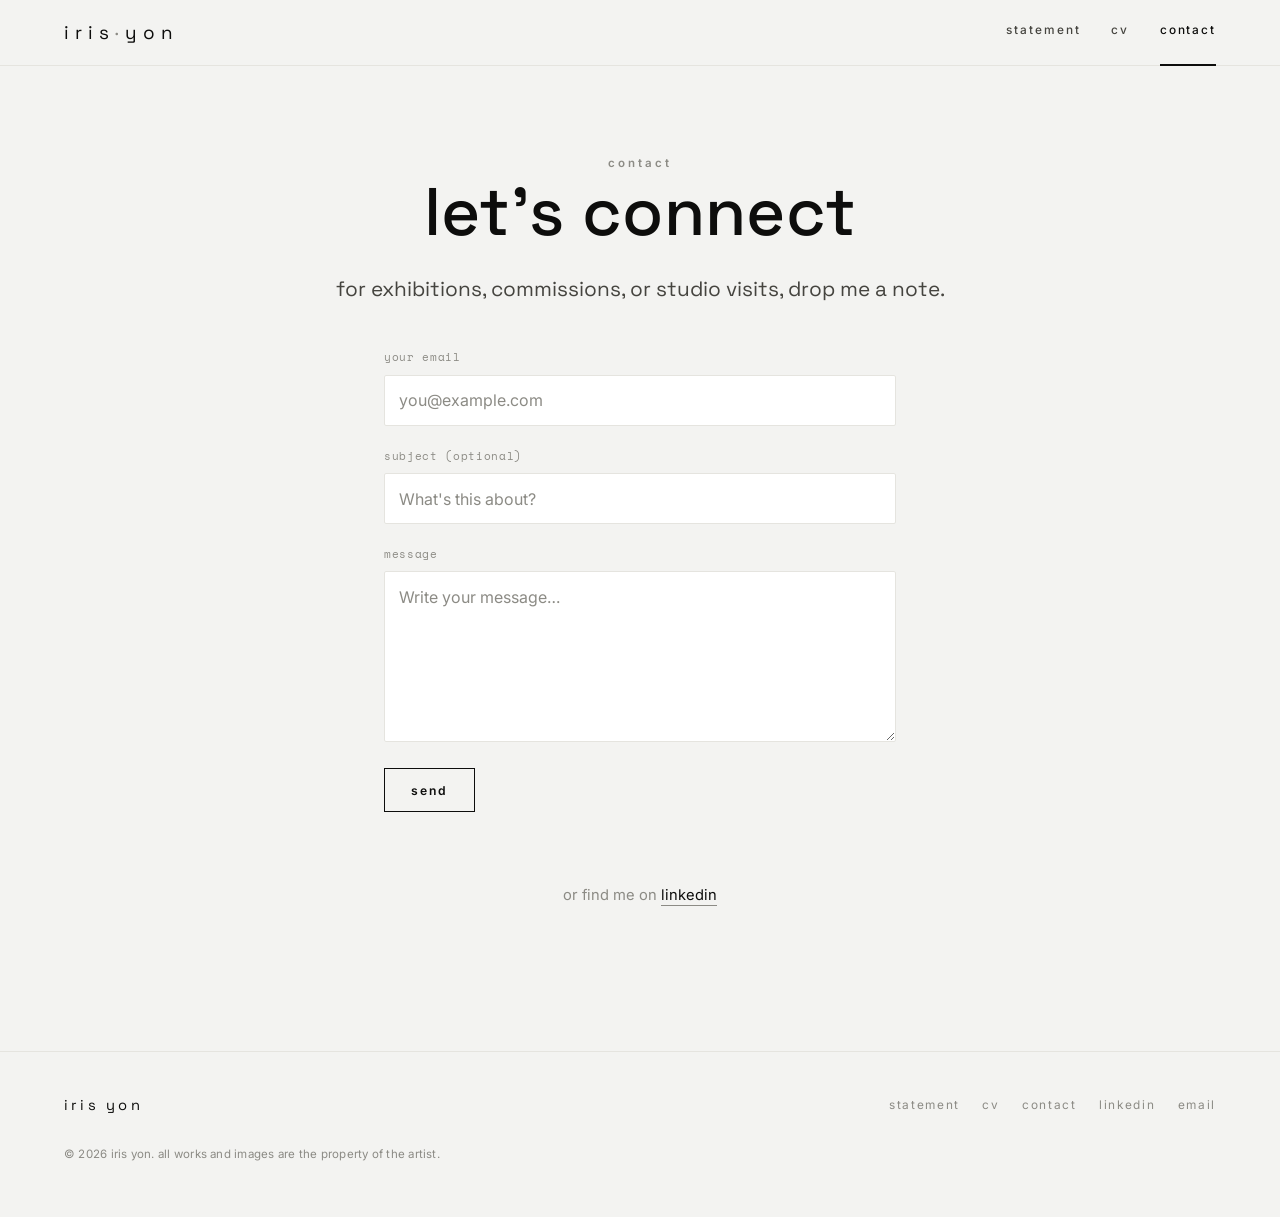
==== contact.html @ 2f41d662 "Publish portfolio site Co-Authored-By: Claude Opus 4.8 <noreply@anthropic.com>" ====
<!DOCTYPE html>
<html lang="en">
<head>
  <meta charset="UTF-8">
  <meta name="viewport" content="width=device-width, initial-scale=1.0">
  <title>Contact — Iris Yon</title>
  <meta name="description" content="Contact Iris Yon for exhibitions, commissions, and acquisitions.">
  <link rel="preconnect" href="https://fonts.googleapis.com">
  <link rel="preconnect" href="https://fonts.gstatic.com" crossorigin>
  <link href="https://fonts.googleapis.com/css2?family=Inter:wght@400;500;600;700;800&family=Space+Grotesk:wght@400;500;600;700&family=Space+Mono:wght@400;700&display=swap" rel="stylesheet">
  <link rel="stylesheet" href="css/museum.css?v=25">
</head>
<body>
  <header class="masthead">
    <div class="masthead__inner">
      <a class="brand" href="index.html">Iris<span>&middot;</span>Yon</a>
      <button class="nav__toggle" aria-label="Open menu" aria-controls="primary-nav" aria-expanded="false">
        <svg width="26" height="26" viewBox="0 0 24 24" fill="none" stroke="currentColor" stroke-width="1.6" stroke-linecap="round"><path d="M3 6h18M3 12h18M3 18h18"/></svg>
      </button>
      <nav class="nav" id="primary-nav">
        <a href="statement.html">Statement</a>
        <a href="cv.html">CV</a>
        <a href="contact.html" class="is-active">Contact</a>
      </nav>
    </div>
  </header>

  <main>
    <section class="contact" data-reveal>
      <span class="overline">Contact</span>
      <h1>Let&rsquo;s connect</h1>
      <p class="contact__lede">
        For exhibitions, commissions, or studio visits, drop me a note.
      </p>

      <!-- Connected to Web3Forms — Send delivers straight to irisyon@berkeley.edu.
           (Access keys are meant to live in the page; this one is safe to be public.) -->
      <form class="contact-form" data-contact-form>
        <input type="hidden" name="access_key" value="8b3a2e17-3e32-4b9c-a2c5-6a5315fa6b5a">
        <input type="checkbox" name="botcheck" tabindex="-1" autocomplete="off" style="display:none" aria-hidden="true">
        <label class="field">
          <span class="field__label">Your email</span>
          <input type="email" name="email" required autocomplete="email" placeholder="you@example.com">
        </label>
        <label class="field">
          <span class="field__label">Subject <span class="field__opt">(optional)</span></span>
          <input type="text" name="subject" placeholder="What's this about?">
        </label>
        <label class="field">
          <span class="field__label">Message</span>
          <textarea name="message" rows="6" required placeholder="Write your message…"></textarea>
        </label>
        <button type="submit" class="btn">Send</button>
        <p class="contact-form__note" data-form-note aria-live="polite"></p>
      </form>

      <p class="contact__alt">or find me on <a href="https://www.linkedin.com/in/irisyon/" target="_blank" rel="noopener">LinkedIn</a></p>
    </section>
  </main>

  <footer class="site-footer">
    <div class="site-footer__inner">
      <span class="site-footer__brand">Iris Yon</span>
      <nav class="site-footer__links">
        <a href="statement.html">Statement</a>
        <a href="cv.html">CV</a>
        <a href="contact.html">Contact</a>
        <a href="https://www.linkedin.com/in/irisyon/" target="_blank" rel="noopener">LinkedIn</a>
        <a href="mailto:irisyon@berkeley.edu">Email</a>
      </nav>
      <p class="site-footer__fine">&copy; <span data-year>2026</span> Iris Yon. All works and images are the property of the artist.</p>
    </div>
  </footer>

  <script src="js/site.js?v=25"></script>
</body>
</html>
---- css/museum.css ----
/* ============================================================
   IRIS YON — Gallery Portfolio
   A white-cube museum presentation.
   Sections: tokens · base · masthead · buttons · hero ·
   page headers · gallery (walls/frames/placards) · prose ·
   cv · contact · lightbox · footer · utilities · responsive
   ============================================================ */

/* ---------- Design tokens ---------- */
:root {
  --wall:        #f3f3f1;   /* cool, contemporary off-white */
  --wall-deep:   #e9e9e5;
  --paper:       #ffffff;
  --ink:         #0d0d0c;   /* near-black */
  --ink-soft:    #45443f;
  --muted:       #8c8b85;
  --line:        #e5e4df;
  --frame:       #0d0d0c;
  --mat:         #ffffff;
  --accent:      #0d0d0c;   /* monochrome — the art carries the colour */

  --serif: "Space Grotesk", "Inter", sans-serif;   /* modern display */
  --sans:  "Inter", -apple-system, BlinkMacSystemFont, "Segoe UI", sans-serif;
  --mono:  "Space Mono", ui-monospace, "SF Mono", Menlo, monospace;

  --maxw: 1280px;
  --gutter: clamp(1.25rem, 5vw, 4.5rem);

  --ease: cubic-bezier(0.22, 0.61, 0.36, 1);
}

/* ---------- Base ---------- */
*, *::before, *::after { box-sizing: border-box; }

html {
  scroll-behavior: smooth;
  -webkit-text-size-adjust: 100%;
}

body {
  margin: 0;
  background: var(--wall);
  color: var(--ink);
  font-family: var(--sans);
  font-size: 17px;
  line-height: 1.65;
  text-transform: lowercase;   /* all-lowercase aesthetic */
  -webkit-font-smoothing: antialiased;
  text-rendering: optimizeLegibility;
}

img { max-width: 100%; display: block; }

a { color: inherit; }

/* form elements don't inherit text-transform by default — make them */
button, input, select, textarea { text-transform: inherit; }

h1, h2, h3, h4 {
  font-family: var(--serif);
  font-weight: 500;
  line-height: 1.12;
  letter-spacing: 0.005em;
  margin: 0;
}

::selection { background: rgba(138, 109, 59, 0.18); }

.container {
  max-width: var(--maxw);
  margin-inline: auto;
  padding-inline: var(--gutter);
}

/* A small typographic device used throughout — the "wall text" overline */
.overline {
  font-family: var(--sans);
  font-size: 0.72rem;
  font-weight: 600;
  letter-spacing: 0.26em;
  text-transform: lowercase;
  color: var(--muted);
}

/* ---------- Masthead / museum wayfinding ---------- */
.masthead {
  position: sticky;
  top: 0;
  z-index: 50;
  background: color-mix(in srgb, var(--wall) 82%, transparent);
  backdrop-filter: saturate(140%) blur(14px);
  -webkit-backdrop-filter: saturate(140%) blur(14px);
  border-bottom: 1px solid var(--line);
}
.masthead__inner {
  max-width: var(--maxw);
  margin-inline: auto;
  padding: 1.05rem var(--gutter);
  display: flex;
  align-items: center;
  justify-content: space-between;
  gap: 1rem;
}
.brand {
  font-family: var(--serif);
  font-size: 1.18rem;
  letter-spacing: 0.32em;
  text-transform: lowercase;
  text-decoration: none;
  color: var(--ink);
  white-space: nowrap;
}
.brand span { color: var(--muted); }

.nav {
  display: flex;
  align-items: center;
  gap: clamp(1rem, 2.4vw, 2.3rem);
}
.nav a {
  font-family: var(--sans);
  font-size: 0.74rem;
  font-weight: 500;
  letter-spacing: 0.16em;
  text-transform: lowercase;
  text-decoration: none;
  color: var(--ink-soft);
  padding-bottom: 3px;
  border-bottom: 1px solid transparent;
  transition: color 0.25s var(--ease), border-color 0.25s var(--ease);
}
.nav a:hover { color: var(--ink); border-color: var(--muted); }
.nav a.is-active { color: var(--ink); border-color: var(--ink); }

.nav__toggle {
  display: none;
  background: none;
  border: 0;
  padding: 0.4rem;
  cursor: pointer;
  color: var(--ink);
}
.nav__toggle svg { display: block; }

/* ---------- Buttons / links ---------- */
.btn {
  display: inline-flex;
  align-items: center;
  gap: 0.6rem;
  font-family: var(--sans);
  font-size: 0.76rem;
  font-weight: 600;
  letter-spacing: 0.18em;
  text-transform: lowercase;
  text-decoration: none;
  color: var(--ink);
  padding: 0.85rem 1.6rem;
  border: 1px solid var(--ink);
  background: transparent;
  cursor: pointer;
  transition: background 0.3s var(--ease), color 0.3s var(--ease);
}
.btn:hover { background: var(--ink); color: var(--wall); }
.btn .arrow { transition: transform 0.3s var(--ease); }
.btn:hover .arrow { transform: translateX(4px); }

.btn--ghost { border-color: var(--line); color: var(--ink-soft); }
.btn--ghost:hover { border-color: var(--ink); background: transparent; color: var(--ink); }

.textlink {
  color: var(--ink);
  text-decoration: none;
  border-bottom: 1px solid var(--muted);
  transition: border-color 0.25s var(--ease);
}
.textlink:hover { border-color: var(--ink); }

/* ---------- Hero / entrance ---------- */
.hero {
  min-height: calc(100vh - 64px);
  display: grid;
  grid-template-columns: 1.05fr 0.95fr;
  align-items: center;
  gap: clamp(2rem, 6vw, 6rem);
  padding-block: clamp(3rem, 8vh, 7rem);
}
.hero__lede .overline { display: block; margin-bottom: 1.6rem; }
.hero__name {
  font-size: clamp(3.4rem, 9vw, 7rem);
  font-weight: 500;
  letter-spacing: 0.01em;
  line-height: 0.98;
}
.hero__role {
  font-family: var(--serif);
  font-style: italic;
  font-size: clamp(1.3rem, 2.6vw, 1.9rem);
  color: var(--ink-soft);
  margin-top: 1rem;
}
.hero__blurb {
  max-width: 34ch;
  margin-top: 1.8rem;
  color: var(--ink-soft);
  font-size: 1.05rem;
}
.hero__actions {
  margin-top: 2.4rem;
  display: flex;
  flex-wrap: wrap;
  gap: 1rem;
}

/* Featured framed work in the entrance */
.hero__feature {
  display: flex;
  flex-direction: column;
  align-items: center;
  gap: 1.4rem;
}

/* ---------- Page header (interior pages) ---------- */
.page-head {
  padding-block: clamp(3.2rem, 9vh, 6rem) clamp(2rem, 5vh, 3.4rem);
  border-bottom: 1px solid var(--line);
}
.page-head .overline { display: block; margin-bottom: 1.1rem; }
.page-head h1 {
  font-size: clamp(2.6rem, 6vw, 4.4rem);
  font-weight: 500;
}
.page-head__sub {
  margin-top: 1.1rem;
  max-width: 56ch;
  color: var(--ink-soft);
  font-size: 1.22rem;
}

/* ============================================================
   GALLERY — the museum hang
   ============================================================ */
.page-gallery { background: var(--wall); }

.exhibit-list {
  max-width: var(--maxw);
  margin-inline: auto;
  padding-inline: var(--gutter);
}

/* One "stop" on the walk through the room */
.exhibit {
  display: grid;
  grid-template-columns: 1fr minmax(240px, 320px);
  align-items: center;
  gap: clamp(2rem, 5vw, 5.5rem);
  min-height: 88vh;
  padding-block: clamp(3rem, 8vh, 6rem);
  position: relative;
}
.exhibit + .exhibit { border-top: 1px solid var(--line); }

/* Alternate which wall the work hangs on, like walking a corridor */
.exhibit:nth-child(even) { grid-template-columns: minmax(240px, 320px) 1fr; }
.exhibit:nth-child(even) .exhibit__stage { order: 2; }
.exhibit:nth-child(even) .placard { order: 1; }

/* The wall area, with a soft wash of track lighting from above */
.exhibit__stage {
  position: relative;
  display: flex;
  justify-content: center;
  align-items: flex-end;
  padding: clamp(1rem, 3vw, 3rem) 0;
}
.exhibit__stage::before {
  content: "";
  position: absolute;
  top: -4%;
  left: 50%;
  width: 78%;
  height: 70%;
  transform: translateX(-50%);
  background: radial-gradient(ellipse at top,
              rgba(255, 252, 244, 0.9) 0%,
              rgba(255, 252, 244, 0) 70%);
  pointer-events: none;
  z-index: 0;
}

/* ---- The framed object ---- */
.frame {
  position: relative;
  z-index: 1;
  background: var(--frame);
  display: inline-block;
  max-width: min(100%, 640px);
  /* lift the object off the wall */
  box-shadow:
    0 1px 2px rgba(28, 24, 18, 0.18),
    0 10px 22px rgba(28, 24, 18, 0.20),
    0 34px 60px rgba(28, 24, 18, 0.14);
  transition: transform 0.45s var(--ease), box-shadow 0.45s var(--ease);
}
.frame:hover {
  box-shadow:
    0 2px 4px rgba(28, 24, 18, 0.20),
    0 16px 30px rgba(28, 24, 18, 0.24),
    0 48px 80px rgba(28, 24, 18, 0.16);
}

/* Oils on canvas — a tight floater frame, no mat */
.frame--float { padding: 9px; }
.frame--float .frame__art { box-shadow: 0 0 0 1px rgba(255,255,255,0.04) inset; }

/* Works on paper — generous cut mat under the frame */
.frame--mat { padding: 12px; }
.frame--mat .frame__mat {
  background: var(--mat);
  padding: clamp(20px, 4.5%, 46px);
  box-shadow: 0 1px 3px rgba(0,0,0,0.05) inset;
}
.frame--mat .frame__art {
  /* the bevelled cut edge of the mat opening */
  box-shadow:
    0 0 0 1px rgba(28,24,18,0.35),
    0 2px 8px rgba(28,24,18,0.18);
}

.frame__art {
  display: block;
  width: 100%;
  height: auto;
  cursor: zoom-in;
  background: var(--wall-deep);
}

/* grounding shadow where the work meets the floor/wall */
.frame__shadow {
  position: absolute;
  left: 8%;
  right: 8%;
  bottom: -26px;
  height: 26px;
  background: radial-gradient(ellipse at center,
              rgba(28,24,18,0.22) 0%, rgba(28,24,18,0) 72%);
  z-index: 0;
  pointer-events: none;
}

/* ---- The wall label ---- */
.placard {
  position: relative;
  align-self: center;
  max-width: 320px;
}
.placard__plate {
  font-family: var(--serif);
  font-size: 0.9rem;
  letter-spacing: 0.06em;
  color: var(--muted);
  margin-bottom: 0.9rem;
}
.placard__artist {
  font-family: var(--sans);
  font-size: 0.7rem;
  font-weight: 600;
  letter-spacing: 0.22em;
  text-transform: lowercase;
  color: var(--muted);
  margin-bottom: 0.5rem;
}
.placard__title {
  font-family: var(--serif);
  font-style: italic;
  font-size: 1.5rem;
  line-height: 1.2;
}
.placard__title .year { font-style: normal; color: var(--ink-soft); }
.placard__meta {
  margin-top: 0.7rem;
  font-size: 0.84rem;
  line-height: 1.55;
  color: var(--ink-soft);
}
.placard__meta span { display: block; }
.placard__rule {
  width: 34px;
  height: 1px;
  background: var(--ink);
  margin: 1.1rem 0;
  opacity: 0.5;
}
.placard__note {
  font-family: var(--serif);
  font-size: 1.02rem;
  line-height: 1.62;
  color: var(--ink-soft);
}

/* ============================================================
   PROSE — statement & about
   ============================================================ */
.prose {
  max-width: 60ch;
  margin-inline: auto;
  padding-block: clamp(3rem, 7vh, 5rem);
  font-family: var(--sans);
  font-size: 1.5rem;
  line-height: 1.7;
  letter-spacing: -0.01em;
  color: var(--ink);
}
.prose p { margin: 0 0 1.4em; }
.prose .lead { font-size: 1.68rem; color: var(--ink); }

.signature {
  font-family: var(--serif);
  font-style: italic;
  font-size: 1.6rem;
  margin-top: 2.4rem;
  color: var(--ink);
}

/* About: portrait + text */
.about-grid {
  display: grid;
  grid-template-columns: 0.8fr 1.2fr;
  gap: clamp(2rem, 6vw, 5rem);
  align-items: start;
  padding-block: clamp(3rem, 7vh, 5rem);
}
.portrait {
  position: sticky;
  top: 100px;
}
.portrait__frame {
  background: var(--frame);
  padding: 10px;
  box-shadow: 0 12px 34px rgba(28,24,18,0.22);
}
.portrait__img {
  width: 100%;
  aspect-ratio: 4 / 5;
  object-fit: cover;
  background: var(--wall-deep);
}
.portrait__placeholder {
  width: 100%;
  aspect-ratio: 4 / 5;
  display: grid;
  place-items: center;
  background: var(--wall-deep);
  color: var(--muted);
  font-family: var(--sans);
  font-size: 0.74rem;
  letter-spacing: 0.2em;
  text-transform: lowercase;
  text-align: center;
  padding: 1rem;
}
.portrait__caption {
  margin-top: 0.9rem;
  font-size: 0.78rem;
  letter-spacing: 0.04em;
  color: var(--muted);
  font-style: italic;
  font-family: var(--serif);
}
.about-body { font-family: var(--serif); font-size: 1.18rem; line-height: 1.74; color: var(--ink-soft); }
.about-body p { margin: 0 0 1.35em; }
.about-body strong { color: var(--ink); font-weight: 600; }

.factsheet {
  margin-top: 2.4rem;
  border-top: 1px solid var(--line);
  padding-top: 1.6rem;
  display: grid;
  gap: 1rem;
}
.factsheet__row {
  display: grid;
  grid-template-columns: 130px 1fr;
  gap: 1rem;
  font-family: var(--sans);
  font-size: 0.95rem;
}
.factsheet__key {
  font-size: 0.72rem;
  font-weight: 600;
  letter-spacing: 0.16em;
  text-transform: lowercase;
  color: var(--muted);
  padding-top: 0.2em;
}
.factsheet__val { color: var(--ink-soft); }

/* ============================================================
   CV
   ============================================================ */
.cv {
  max-width: 860px;
  margin-inline: auto;
  padding-block: clamp(3rem, 7vh, 5rem);
}
.cv__top {
  display: flex;
  flex-wrap: wrap;
  justify-content: space-between;
  align-items: baseline;
  gap: 1rem;
  margin-bottom: 2.4rem;
}
.cv__contactline { font-size: 1.02rem; color: var(--ink-soft); }
.cv__contactline a { text-decoration: none; border-bottom: 1px solid var(--muted); }
.cv-section { padding-block: 1.8rem; border-top: 1px solid var(--line); }
.cv-section__head {
  font-family: var(--sans);
  font-size: 0.74rem;
  font-weight: 600;
  letter-spacing: 0.2em;
  text-transform: lowercase;
  color: var(--muted);
  margin-bottom: 1.3rem;
}
.cv-entry {
  display: grid;
  grid-template-columns: 120px 1fr;
  gap: 1.4rem;
  padding-block: 0.7rem;
}
.cv-entry__year {
  font-family: var(--sans);
  font-size: 0.94rem;
  color: var(--muted);
  padding-top: 0.15em;
  white-space: nowrap;
}
.cv-entry__title { font-family: var(--serif); font-size: 1.36rem; }
.cv-entry__detail { color: var(--ink-soft); font-size: 1.06rem; margin-top: 0.2rem; line-height: 1.5; }
.cv-entry__detail em { color: var(--muted); }

.tags { display: flex; flex-wrap: wrap; gap: 0.55rem; }
.tag {
  font-family: var(--sans);
  font-size: 0.78rem;
  letter-spacing: 0.04em;
  color: var(--ink-soft);
  border: 1px solid var(--line);
  padding: 0.4rem 0.85rem;
  border-radius: 999px;
}

/* ============================================================
   CONTACT
   ============================================================ */
.contact {
  max-width: 760px;
  margin-inline: auto;
  padding-block: clamp(3rem, 9vh, 6rem);
  text-align: center;
}
.contact h1 { font-size: clamp(2.6rem, 6vw, 4.2rem); }
.contact__lede { font-family: var(--serif); font-size: 1.3rem; color: var(--ink-soft); margin: 1.4rem auto 2.6rem; max-width: 50ch; }
.contact__email {
  display: inline-block;
  font-family: var(--serif);
  font-size: clamp(1.5rem, 4vw, 2.4rem);
  text-decoration: none;
  border-bottom: 1px solid var(--muted);
  padding-bottom: 0.1em;
  transition: border-color 0.25s var(--ease);
}
.contact__email:hover { border-color: var(--ink); }
.contact__channels {
  margin-top: 2.8rem;
  display: flex;
  flex-wrap: wrap;
  justify-content: center;
  gap: 1rem 2rem;
}
.contact__channels a {
  font-family: var(--sans);
  font-size: 0.78rem;
  font-weight: 500;
  letter-spacing: 0.16em;
  text-transform: lowercase;
  text-decoration: none;
  color: var(--ink-soft);
  border-bottom: 1px solid transparent;
  padding-bottom: 2px;
}
.contact__channels a:hover { color: var(--ink); border-color: var(--ink); }

/* contact form */
.contact-form {
  max-width: 32rem; margin: 0 auto;
  display: flex; flex-direction: column; gap: 1.3rem; text-align: left;
}
.field { display: flex; flex-direction: column; gap: 0.5rem; }
.field__label {
  font-family: var(--mono); font-size: 0.7rem; letter-spacing: 0.06em; color: var(--muted);
}
.contact-form input, .contact-form textarea {
  font-family: var(--sans); font-size: 1rem; line-height: 1.5; color: var(--ink);
  background: var(--paper); border: 1px solid var(--line); border-radius: 2px;
  padding: 0.78rem 0.9rem; width: 100%; resize: vertical;
  text-transform: none;   /* let visitors type normally */
  transition: border-color 0.25s var(--ease);
}
.contact-form input::placeholder, .contact-form textarea::placeholder { color: var(--muted); }
.contact-form input:focus, .contact-form textarea:focus { outline: none; border-color: var(--ink); }
.contact-form .btn { align-self: flex-start; margin-top: 0.3rem; }
.contact-form__note { font-family: var(--mono); font-size: 0.72rem; color: var(--muted); min-height: 1em; margin: 0; transition: color 0.3s var(--ease); }
.contact-form__note.is-ok  { color: var(--ink); }
.contact-form__note.is-err { color: #b23a2e; }
.contact__alt {
  margin-top: 2.4rem; font-size: 0.92rem; color: var(--muted);
}
.contact__alt a { color: var(--ink); text-decoration: none; border-bottom: 1px solid var(--muted); padding-bottom: 1px; transition: border-color 0.25s var(--ease); }
.contact__alt a:hover { border-color: var(--ink); }

/* ============================================================
   LIGHTBOX
   ============================================================ */
.lightbox {
  position: fixed;
  inset: 0;
  z-index: 100;
  background: rgba(20, 18, 14, 0.94);
  display: flex;
  flex-direction: column;
  align-items: center;
  justify-content: center;
  gap: 1.4rem;
  padding: clamp(1.5rem, 5vw, 4rem);
  opacity: 0;
  visibility: hidden;
  transition: opacity 0.4s var(--ease), visibility 0.4s var(--ease);
}
.lightbox.is-open { opacity: 1; visibility: visible; }
.lightbox__img {
  max-width: 100%;
  max-height: 66vh;
  object-fit: contain;
  box-shadow: 0 30px 80px rgba(0,0,0,0.6);
  transform: scale(0.97);
  transition: transform 0.4s var(--ease);
}
.lightbox.is-open .lightbox__img { transform: scale(1); }
.lightbox__cap {
  color: rgba(255,255,255,0.86);
  text-align: center;
  font-family: var(--serif);
  font-style: italic;
  font-size: 1.05rem;
  max-width: 60ch;
}
.lightbox__cap b { font-style: normal; font-weight: 500; letter-spacing: 0.04em; }
.lightbox__close {
  position: fixed;
  top: 1.4rem;
  right: 1.6rem;
  background: none;
  border: 0;
  color: rgba(255,255,255,0.8);
  font-size: 2rem;
  line-height: 1;
  cursor: pointer;
  padding: 0.4rem;
  transition: color 0.2s var(--ease), transform 0.2s var(--ease);
}
.lightbox__close:hover { color: #fff; transform: rotate(90deg); }

/* ============================================================
   FOOTER
   ============================================================ */
.site-footer {
  border-top: 1px solid var(--line);
  margin-top: 3rem;
}
.site-footer__inner {
  max-width: var(--maxw);
  margin-inline: auto;
  padding: 2.6rem var(--gutter);
  display: flex;
  flex-wrap: wrap;
  gap: 1rem 2rem;
  align-items: center;
  justify-content: space-between;
}
.site-footer__brand {
  font-family: var(--serif);
  letter-spacing: 0.22em;
  text-transform: lowercase;
  font-size: 0.92rem;
}
.site-footer__links { display: flex; flex-wrap: wrap; gap: 1.4rem; }
.site-footer__links a {
  font-family: var(--sans);
  font-size: 0.74rem;
  letter-spacing: 0.14em;
  text-transform: lowercase;
  text-decoration: none;
  color: var(--muted);
  transition: color 0.2s var(--ease);
}
.site-footer__links a:hover { color: var(--ink); }
.site-footer__fine { font-family: var(--sans); font-size: 0.72rem; color: var(--muted); width: 100%; letter-spacing: 0.02em; }

/* ============================================================
   UTILITIES
   ============================================================ */
[data-reveal] {
  opacity: 0;
  transform: translateY(22px);
  transition: opacity 0.9s var(--ease), transform 0.9s var(--ease);
}
[data-reveal].is-in { opacity: 1; transform: none; }

/* ============================================================
   RESPONSIVE
   ============================================================ */
@media (max-width: 900px) {
  .hero {
    grid-template-columns: 1fr;
    min-height: auto;
    text-align: left;
    gap: 3rem;
  }
  .hero__feature { order: -1; }
  .about-grid { grid-template-columns: 1fr; }
  .portrait { position: static; max-width: 360px; }
}

@media (max-width: 760px) {
  body { font-size: 16px; }

  .nav {
    position: fixed;
    inset: 0 0 auto 0;
    top: 0;
    flex-direction: column;
    align-items: flex-start;
    gap: 0.4rem;
    background: var(--wall);
    padding: 5.2rem var(--gutter) 2rem;
    border-bottom: 1px solid var(--line);
    transform: translateY(-100%);
    transition: transform 0.45s var(--ease);
    box-shadow: 0 24px 40px rgba(28,24,18,0.10);
  }
  .nav.is-open { transform: translateY(0); }
  .nav a { font-size: 0.95rem; padding: 0.5rem 0; }
  .nav__toggle { display: block; position: relative; z-index: 60; }

  /* Single-file hang on phones — work, then its label */
  .exhibit,
  .exhibit:nth-child(even) {
    grid-template-columns: 1fr;
    min-height: auto;
    gap: 2rem;
    padding-block: clamp(2.4rem, 8vh, 4rem);
  }
  .exhibit__stage, .exhibit:nth-child(even) .exhibit__stage { order: 0; }
  .placard, .exhibit:nth-child(even) .placard { order: 0; max-width: 46ch; }
  .placard { padding-left: 2px; }

  .prose { font-size: 1.3rem; }
  .cv-entry { grid-template-columns: 1fr; gap: 0.2rem; }
  .cv-entry__year { order: -1; }
  .factsheet__row { grid-template-columns: 1fr; gap: 0.1rem; }
}

@media (prefers-reduced-motion: reduce) {
  html { scroll-behavior: auto; }
  *, *::before, *::after {
    animation-duration: 0.001ms !important;
    transition-duration: 0.001ms !important;
  }
  [data-reveal] { opacity: 1; transform: none; }
}

/* ============================================================
   ░░  LAYER 2 — EXCEPTIONAL UI / UX  ░░
   Progressive enhancement on top of the verified base.
   Everything here degrades to the static layout when JS is
   off, the pointer is coarse, or motion is reduced.
   ============================================================ */

:root {
  --ease-out: cubic-bezier(0.16, 1, 0.3, 1);
  --spring:   cubic-bezier(0.34, 1.56, 0.64, 1);
}

/* Cross-document crossfade between pages (Chromium) */
@view-transition { navigation: auto; }

/* (wall-grain texture removed — modern flat surfaces) */

/* ---- Page + hero entrance choreography (CSS-only, safe) ---- */
@media (scripting: enabled) and (prefers-reduced-motion: no-preference) {
  body { animation: pageReveal 0.7s var(--ease) both; }

  .hero__lede > * { opacity: 0; animation: riseIn 0.85s var(--ease-out) both; }
  .hero__lede .overline { animation-delay: 0.10s; }
  .hero__name        { animation-delay: 0.20s; }
  .hero__role        { animation-delay: 0.32s; }
  .hero__blurb       { animation-delay: 0.46s; }
  .hero__actions     { animation-delay: 0.58s; }
  .hero__feature     { opacity: 0; animation: riseIn 1s var(--ease-out) 0.46s both; }
  .page-head .overline { opacity: 0; animation: riseIn 0.7s var(--ease-out) 0.05s both; }
  .page-head h1        { opacity: 0; animation: riseIn 0.8s var(--ease-out) 0.14s both; }
  .page-head__sub      { opacity: 0; animation: riseIn 0.8s var(--ease-out) 0.26s both; }
}
@keyframes pageReveal { from { opacity: 0; } to { opacity: 1; } }
@keyframes riseIn { from { opacity: 0; transform: translateY(22px); } to { opacity: 1; transform: none; } }

/* ---- Blur-up image loading ---- */
.frame__art-wrap {
  position: relative;
  display: block;
  line-height: 0;
  background-size: cover;
  background-position: center;
  background-color: var(--wall-deep);
}

@media (scripting: enabled) and (prefers-reduced-motion: no-preference) {
  .frame__art:not(.is-loaded) {
    opacity: 0;
    transform: scale(1.04);
    filter: blur(8px);
    /* safety net: reveal even if the load event never fires */
    animation: artSafety 0.01s linear forwards 3s;
  }
}
.frame__art.is-loaded {
  opacity: 1 !important;
  transform: none !important;
  filter: none !important;
  transition: opacity 0.8s var(--ease), transform 1.1s var(--ease-out), filter 0.9s var(--ease);
}
@keyframes artSafety { to { opacity: 1; transform: none; filter: none; } }

/* ---- Scroll-choreographed "approach": works catch the light as
        they reach the centre of the room ---- */
.frame { transform: translateY(var(--lift, 0px)); transform-origin: center bottom; }
.frame:hover { --lift: -6px; }
/* Resting state already looks lit; --lit (0..1) only enhances toward centre. */
.exhibit .frame {
  transform: translateY(var(--lift, 0px)) scale(calc(0.975 + 0.025 * var(--lit, 0)));
}
.exhibit__stage::before { opacity: calc(0.45 + 0.5 * var(--lit, 0)); transition: opacity 0.5s var(--ease); }
.exhibit .frame__shadow {
  opacity: calc(0.5 + 0.5 * var(--lit, 0));
  transform: scaleX(calc(0.88 + 0.12 * var(--lit, 0)));
  transition: opacity 0.5s var(--ease), transform 0.5s var(--ease);
}

/* ---- Magnetic buttons ---- */
.btn {
  transition: background 0.3s var(--ease), color 0.3s var(--ease),
              transform 0.4s var(--ease-out);
  will-change: transform;
}

/* ---- Masthead refines on scroll ---- */
.masthead {
  transition: background 0.4s var(--ease), box-shadow 0.4s var(--ease);
}
.masthead__inner { transition: padding 0.4s var(--ease); }
.masthead.is-scrolled {
  background: color-mix(in srgb, var(--wall) 90%, transparent);
  box-shadow: 0 1px 0 var(--line), 0 14px 30px rgba(28, 24, 18, 0.05);
}
.masthead.is-scrolled .masthead__inner { padding-top: 0.7rem; padding-bottom: 0.7rem; }

/* ---- Animated nav underline — lands on the divider line under the tab ---- */
.nav a { position: relative; border-bottom: 0 !important; }
.nav a::after {
  content: "";
  position: absolute;
  left: 0; right: 0;
  bottom: -1.38rem;            /* reaches the masthead's bottom divider line */
  height: 2px;
  background: currentColor;
  transform: scaleX(0);
  transform-origin: left center;
  transition: transform 0.4s var(--ease-out);
}
.nav a:hover::after, .nav a.is-active::after { transform: scaleX(1); }
.masthead.is-scrolled .nav a::after { bottom: -1.03rem; }   /* padding shrinks on scroll */
@media (max-width: 760px) { .nav a::after { display: none; } }

/* ---- Custom gallery cursor ---- */
html.cursor-on, html.cursor-on * { cursor: none !important; }
.cursor-dot, .cursor-ring {
  position: fixed; top: 0; left: 0;
  pointer-events: none; z-index: 9999;
  border-radius: 50%;
  transform: translate(-50%, -50%);
  will-change: transform;
}
.cursor-dot {
  width: 6px; height: 6px;
  background: var(--ink);
  transition: opacity 0.25s var(--ease), width 0.25s, height 0.25s;
}
.cursor-ring {
  width: 34px; height: 34px;
  display: grid; place-items: center;
  border: 1px solid rgba(28, 24, 18, 0.45);
  background: transparent;
  transition: width 0.4s var(--spring), height 0.4s var(--spring),
              background 0.35s var(--ease), border-color 0.35s var(--ease);
}
.cursor-ring__label {
  font: 600 0.58rem/1 var(--sans);
  letter-spacing: 0.2em; text-transform: lowercase;
  color: var(--wall); opacity: 0;
  transition: opacity 0.25s var(--ease);
}
.cursor-glass {
  width: 32px; height: 32px; opacity: 0; color: #fff;
  filter: drop-shadow(0 0 1px rgba(0,0,0,0.85)) drop-shadow(0 1px 3px rgba(0,0,0,0.5));
  transition: opacity 0.25s var(--ease);
}
.cursor-ring.on-link  { width: 56px; height: 56px; background: rgba(28, 24, 18, 0.06); }
.cursor-ring.on-art   { width: 64px; height: 64px; background: transparent; border-color: transparent; }
.cursor-ring.on-art .cursor-glass { opacity: 1; }
.cursor-dot.is-hidden { opacity: 0; }

/* ---- Wayfinding rail (gallery) ---- */
.exguide {
  position: fixed;
  right: clamp(0.7rem, 1.8vw, 1.7rem);
  top: 50%; transform: translateY(-50%);
  z-index: 40;
  display: flex; flex-direction: column; align-items: flex-end; gap: 0.95rem;
}
.exguide__item {
  display: flex; align-items: center; gap: 0.6rem;
  background: none; border: 0; padding: 0.15rem 0; cursor: pointer;
  color: var(--muted);
}
.exguide__num {
  font: 500 0.7rem/1 var(--sans); letter-spacing: 0.1em;
  opacity: 0; transform: translateX(6px);
  transition: opacity 0.3s var(--ease), transform 0.3s var(--ease), color 0.3s var(--ease);
}
.exguide__tick {
  width: 16px; height: 1px; background: currentColor; opacity: 0.4;
  transition: width 0.4s var(--ease-out), opacity 0.35s var(--ease), background 0.35s var(--ease);
}
.exguide__item:hover .exguide__num,
.exguide__item.is-active .exguide__num { opacity: 1; transform: none; color: var(--ink); }
.exguide__item.is-active .exguide__tick { width: 36px; opacity: 1; background: var(--ink); }
.exguide__item:hover .exguide__tick { width: 28px; opacity: 0.85; }
@media (max-width: 960px) { .exguide { display: none; } }

/* ---- Lightbox 2.0 (inspection view) ---- */
.lightbox { backdrop-filter: blur(8px) saturate(115%); -webkit-backdrop-filter: blur(8px) saturate(115%); }
.lightbox__stage {
  display: grid; place-items: center;
  max-width: 92vw; max-height: 66vh;
  overflow: hidden;
}
.lightbox__img.is-zoomed { cursor: grab; transition: transform 0.12s linear; }
.lightbox__img.is-zoomed:active { cursor: grabbing; }
.lightbox__nav {
  position: fixed; top: 50%; transform: translateY(-50%);
  background: none; border: 0; z-index: 101;
  color: rgba(255, 255, 255, 0.55);
  font-family: var(--serif); font-size: 3rem; line-height: 1;
  padding: 1rem 1.2rem; cursor: pointer;
  transition: color 0.25s var(--ease), transform 0.25s var(--ease);
}
.lightbox__nav:hover { color: #fff; }
.lightbox__nav--prev { left: clamp(0.2rem, 2vw, 2rem); }
.lightbox__nav--next { right: clamp(0.2rem, 2vw, 2rem); }
.lightbox__nav--prev:hover { transform: translateY(-50%) translateX(-3px); }
.lightbox__nav--next:hover { transform: translateY(-50%) translateX(3px); }
.lightbox__bar {
  position: fixed; left: 0; right: 0; bottom: clamp(0.9rem, 2.8vh, 1.8rem);
  display: flex; flex-direction: column; align-items: center; gap: 0.35rem;
  pointer-events: none; padding-inline: 1rem; text-align: center;
}
.lightbox__bar p { margin: 0; }   /* kill default <p> margins so the bar stays short, off the art */
.lightbox__counter {
  font: 500 0.7rem/1 var(--sans); letter-spacing: 0.24em;
  color: rgba(255, 255, 255, 0.5);
}
.lightbox__hint {
  font: 0.72rem/1 var(--sans); letter-spacing: 0.06em;
  color: rgba(255, 255, 255, 0.32);
}
/* clear the chrome off the image — on zoom, and after the cursor goes idle —
   so the title and counter never sit on top of the artwork */
.lightbox__bar { transition: opacity 0.45s var(--ease); }
.lightbox.is-zoomed .lightbox__nav,
.lightbox.is-zoomed .lightbox__bar { opacity: 0; }
.lightbox.is-idle .lightbox__bar,
.lightbox.is-idle .lightbox__nav,
.lightbox.is-idle .lightbox__close { opacity: 0; }
@media (max-width: 760px) { .lightbox__nav { font-size: 2.2rem; color: rgba(255,255,255,0.7); } }

/* ---- Focus visibility (a11y) ---- */
:focus-visible { outline: 2px solid var(--accent); outline-offset: 4px; border-radius: 1px; }
.btn:focus-visible { outline-offset: 5px; }

/* ---- Pointer / motion fallbacks ---- */
@media (hover: none), (pointer: coarse) {
  .cursor-dot, .cursor-ring { display: none !important; }
  html.cursor-on, html.cursor-on * { cursor: auto !important; }
}
@media (prefers-reduced-motion: reduce) {
  .cursor-dot, .cursor-ring { display: none !important; }
  .frame { transform: none !important; }
  .frame__art { opacity: 1 !important; filter: none !important; transform: none !important; }
  .frame__art-wrap::before { display: none; }
  .exguide__num { opacity: 1; transform: none; }
}

/* ============================================================
   ░░  PICTURE FRAMES  ░░  per-artwork, set via `frame` in artworks.js
   ============================================================ */

/* — Classic gilt: gold molding + linen mat — */
.frame--gilt {
  padding: 16px;
  background: linear-gradient(135deg, #6e4f12 0%, #d9b24e 17%, #f6e6a8 33%,
              #c79a2e 50%, #f3e0a0 66%, #b8893a 83%, #6e4f12 100%);
  box-shadow:
    0 1px 2px rgba(28,24,18,.20), 0 12px 26px rgba(28,24,18,.20), 0 36px 64px rgba(28,24,18,.14),
    inset 0 0 0 1px rgba(58,40,6,.6), inset 0 0 0 3px rgba(255,234,156,.5),
    inset 0 0 12px rgba(40,28,4,.32);
}
.frame--gilt .frame__mat {
  background: linear-gradient(#f4efe2, #ece3d0);
  padding: clamp(16px, 3.5%, 34px);
  box-shadow: inset 0 1px 4px rgba(0,0,0,.08);
}
.frame--gilt .frame__art { box-shadow: 0 0 0 1px rgba(58,40,6,.45), 0 2px 8px rgba(28,24,18,.18); }

/* — Clear glass — */
.frame--glass {
  padding: 15px;
  background: linear-gradient(135deg, rgba(232,240,243,.55), rgba(255,255,255,.16) 42%, rgba(206,221,228,.5));
  -webkit-backdrop-filter: blur(1px); backdrop-filter: blur(1px);
  box-shadow:
    0 1px 2px rgba(28,24,18,.12), 0 12px 26px rgba(28,24,18,.14), 0 30px 56px rgba(28,24,18,.10),
    inset 0 0 0 1px rgba(255,255,255,.7), inset 2px 2px 5px rgba(255,255,255,.55),
    inset -2px -3px 6px rgba(120,140,150,.3);
}
.frame--glass::before {
  content: ""; position: absolute; inset: 0; z-index: 2; pointer-events: none;
  background: linear-gradient(125deg, rgba(255,255,255,.45) 0%, rgba(255,255,255,0) 20%,
              rgba(255,255,255,0) 80%, rgba(255,255,255,.22) 100%);
}
.frame--glass .frame__art { box-shadow: 0 0 0 1px rgba(255,255,255,.55), 0 1px 6px rgba(40,60,70,.18); }

/* — Ornate: thick molding + gilt corner ornaments — */
.frame--ornate-gold, .frame--ornate-white { padding: 32px; }
.frame--ornate-gold {
  background: linear-gradient(135deg, #5e430f, #c79a35 16%, #f6e6a8 30%, #a87e22 46%,
              #f0dc92 62%, #b8893a 78%, #5e430f 100%);
  box-shadow:
    0 2px 4px rgba(28,24,18,.25), 0 16px 30px rgba(28,24,18,.24), 0 44px 76px rgba(28,24,18,.16),
    inset 0 0 0 2px rgba(50,34,5,.62), inset 0 0 0 4px rgba(255,232,150,.45),
    inset 0 0 18px rgba(35,24,4,.42);
}
.frame--ornate-white {
  background: linear-gradient(135deg, #cfc8b8, #ffffff 22%, #ded6c4 46%, #fbf8f0 64%, #d2cabb 84%, #efe9dc 100%);
  box-shadow:
    0 2px 4px rgba(28,24,18,.14), 0 16px 30px rgba(28,24,18,.15), 0 44px 76px rgba(28,24,18,.10),
    inset 0 0 0 2px rgba(150,140,120,.5), inset 0 0 0 4px rgba(255,255,255,.72),
    inset 0 0 18px rgba(120,110,95,.3);
}
.frame--ornate-gold .frame__art, .frame--ornate-white .frame__art {
  box-shadow: 0 0 0 1px rgba(40,28,4,.4), 0 3px 12px rgba(28,24,18,.3);
}

:root {
  --ornament: url("data:image/svg+xml,%3Csvg%20xmlns='http://www.w3.org/2000/svg'%20viewBox='0%200%20100%20100'%3E%3Cpath%20fill='white'%20d='M5,5H42C42,23,31,31,18,31C31,34,34,47,27,57C23,45,11,43,3,49C13,37,7,21,5,5Z'/%3E%3Cpath%20fill='white'%20d='M5,5V42C23,42,31,31,31,18C34,31,47,34,57,27C45,23,43,11,49,3C37,13,21,7,5,5Z'/%3E%3Ccircle%20fill='white'%20cx='22'%20cy='22'%20r='7.5'/%3E%3Cpath%20fill='white'%20d='M52,16C60,16,64,22,63,29C58,26,52,28,50,33C49,27,46,22,40,21C44,17,48,16,52,16Z'/%3E%3Cpath%20fill='white'%20d='M16,52C16,60,22,64,29,63C26,58,28,52,33,50C27,49,22,46,21,40C17,44,16,48,16,52Z'/%3E%3C/svg%3E");
}
.frame__corner {
  position: absolute; width: 52px; height: 52px; z-index: 3; pointer-events: none;
  -webkit-mask: var(--ornament) center / contain no-repeat;
          mask: var(--ornament) center / contain no-repeat;
}
.frame--ornate-gold .frame__corner { background: linear-gradient(135deg, #7a5a14, #f6e6a8 45%, #b8893a); }
.frame--ornate-white .frame__corner { background: linear-gradient(135deg, #ffffff, #d6cebd); filter: drop-shadow(0 1px 1px rgba(120,110,95,.4)); }
.frame__corner--tl { top: -3px; left: -3px; }
.frame__corner--tr { top: -3px; right: -3px; transform: scaleX(-1); }
.frame__corner--bl { bottom: -3px; left: -3px; transform: scaleY(-1); }
.frame__corner--br { bottom: -3px; right: -3px; transform: scale(-1); }

@media (max-width: 760px) {
  .frame--ornate-gold, .frame--ornate-white { padding: 22px; }
  .frame__corner { width: 40px; height: 40px; }
}

/* ============================================================
   GALLERY — vertical scroll-snap through the works
   ============================================================ */
body.page-gallery { display: flex; flex-direction: column; height: 100vh; height: 100dvh; overflow: hidden; }
body.page-gallery .masthead { position: static; flex: none; z-index: 50; }
.slider-wrap { flex: 1 1 auto; min-height: 0; }

/* the scroll container — one work per screen, snaps as you scroll */
.slider {
  height: 100%; overflow-y: auto; overflow-x: hidden;
  scroll-snap-type: y mandatory;
  -webkit-overflow-scrolling: touch;
}
.gv__work {
  height: 100%; scroll-snap-align: start; scroll-snap-stop: always;
  display: grid; grid-template-columns: 1.55fr 1fr;
}

/* left — the painting on white */
.gv__stage { position: relative; overflow: hidden; background: #ffffff; }
.gv__art {
  position: absolute; inset: 0; margin: auto;
  max-width: calc(86% * var(--scale, 1)); max-height: calc(86% * var(--scale, 1));
  width: auto; height: auto; object-fit: contain; cursor: zoom-in;
  box-shadow: 0 22px 55px rgba(13, 13, 12, 0.16);
}

/* scroll cue on the first screen */
.gv__cue {
  position: absolute; left: 50%; bottom: 1.5rem; transform: translateX(-50%);
  display: flex; flex-direction: column; align-items: center; gap: 0.45rem;
  font-family: var(--mono); font-size: 0.62rem; letter-spacing: 0.12em; color: var(--muted);
  pointer-events: none;
}
@media (prefers-reduced-motion: no-preference) { .gv__cue svg { animation: cueBob 1.7s ease-in-out infinite; } }
@keyframes cueBob { 0%,100% { transform: translateY(0); } 50% { transform: translateY(5px); } }

/* right — info + index (identical per section → reads as persistent while paintings scroll) */
.gv__panel {
  display: flex; flex-direction: column; justify-content: center;
  padding: clamp(2rem, 4vw, 4rem) clamp(1.6rem, 3.5vw, 3.6rem);
  border-left: 1px solid var(--line); background: var(--paper); min-width: 0;
}
.gv__role { font-family: var(--mono); font-size: 0.72rem; letter-spacing: 0.06em; color: var(--muted); margin-bottom: clamp(1.4rem, 5vh, 3rem); }
.gv__count { font-family: var(--mono); font-size: 0.74rem; letter-spacing: 0.04em; color: var(--muted); margin-bottom: 1.3rem; }
.gv__title { font-family: var(--serif); font-weight: 600; line-height: 1.02; font-size: clamp(1.9rem, 3.4vw, 2.9rem); letter-spacing: -0.025em; color: var(--ink); }
.gv__title span { font-weight: 400; color: var(--muted); margin-left: 0.25em; }
.gv__meta { font-family: var(--mono); font-size: 0.76rem; line-height: 1.75; color: var(--ink-soft); margin-top: 0.9rem; }
.gv__index { margin-top: clamp(1.6rem, 4vh, 2.6rem); border-top: 1px solid var(--line); display: flex; flex-direction: column; }
.gv__ix {
  display: grid; grid-template-columns: 1.8rem 1fr; align-items: baseline; gap: 0.8rem;
  background: none; border: 0; border-bottom: 1px solid var(--line);
  padding: 0.72rem 0; cursor: pointer; text-align: left; color: var(--muted);
  font-family: var(--serif); font-size: 1.02rem; font-weight: 500; letter-spacing: -0.01em;
  transition: color 0.25s var(--ease), padding-left 0.3s var(--ease);
}
.gv__ix .n { font-family: var(--mono); font-size: 0.7rem; color: var(--muted); }
.gv__ix:hover { color: var(--ink); padding-left: 0.4rem; }
.gv__ix.is-active { color: var(--ink); }
.gv__ix.is-active .n { color: var(--ink); }

@media (max-width: 820px) {
  body.page-gallery { height: auto; overflow: visible; }
  .slider-wrap { flex: none; }
  .slider { height: auto; overflow: visible; scroll-snap-type: none; }
  .gv__work { height: auto; min-height: 90vh; grid-template-columns: 1fr; }
  .gv__stage { height: 52vh; }
  .gv__panel { border-left: 0; border-top: 1px solid var(--line); justify-content: flex-start; padding: 1.5rem 1.25rem 2.4rem; }
  .gv__index, .gv__cue { display: none; }
}

/* ============================================================
   HOME — interactive index
   ============================================================ */
/* Home mirrors the gallery split exactly: art left, info/index right. */
body.page-home { display: flex; flex-direction: column; height: 100vh; height: 100dvh; overflow: hidden; }
body.page-home .masthead { position: static; flex: none; }
.home-wrap { flex: 1 1 auto; min-height: 0; }
.home { display: grid; grid-template-columns: 1.55fr 1fr; height: 100%; }

.home__stage { position: relative; overflow: hidden; background: var(--wall); }
.home__preview-img {
  position: absolute; inset: 0; margin: auto;
  max-width: calc(80% * var(--scale, 1)); max-height: calc(80% * var(--scale, 1));
  width: auto; height: auto; object-fit: contain;
  box-shadow: 0 22px 55px rgba(13, 13, 12, 0.16);
  opacity: 0; transition: opacity 0.45s var(--ease);
}
.home__preview-img.is-shown { opacity: 1; }

.home__right {
  display: flex; flex-direction: column; justify-content: center;
  padding: clamp(2rem, 4vw, 4rem) clamp(1.6rem, 3.5vw, 3.6rem);
  border-left: 1px solid var(--line); background: var(--paper); min-width: 0;
}
.home__name { font-family: var(--serif); font-weight: 700; letter-spacing: -0.035em; line-height: 0.94; font-size: clamp(2.4rem, 4.4vw, 4rem); }
.home__role { font-family: var(--mono); font-size: 0.78rem; letter-spacing: 0.06em; text-transform: lowercase; color: var(--muted); margin-top: 0.9rem; }
.home__index { margin-top: clamp(1.6rem, 4vh, 2.6rem); display: flex; flex-direction: column; border-top: 1px solid var(--line); }
.home__ix {
  display: grid; grid-template-columns: 1.8rem 1fr; align-items: baseline; gap: 0.8rem;
  padding: 0.72rem 0; border-bottom: 1px solid var(--line); text-decoration: none; color: var(--muted);
  transition: color 0.25s var(--ease), padding-left 0.3s var(--ease);
}
.home__ix .n { font-family: var(--mono); font-size: 0.7rem; color: var(--muted); transition: color 0.25s; }
.home__ix .t { font-family: var(--serif); font-size: clamp(1.05rem, 1.9vw, 1.4rem); font-weight: 500; letter-spacing: -0.01em; }
.home__ix:hover, .home__ix.is-active { color: var(--ink); padding-left: 0.5rem; }
.home__ix:hover .n, .home__ix.is-active .n { color: var(--ink); }

@media (max-width: 820px) {
  body.page-home { height: auto; overflow: auto; }
  .home-wrap { flex: none; }
  .home { grid-template-columns: 1fr; }
  .home__stage { height: 44vh; order: -1; }
  .home__right { border-left: 0; border-top: 1px solid var(--line); padding: 1.6rem 1.25rem 2.4rem; }
}

@media (prefers-reduced-motion: reduce) {
  .slide__art, .home__preview-img { transition: opacity 0.2s linear !important; }
}

/* ============================================================
   PROJECTS — case-study snapshots (synapse · framegen)
   ============================================================ */
.projects { max-width: 1080px; margin-inline: auto; padding: 0 var(--gutter) clamp(3rem, 8vh, 6rem); }
.project { padding-block: clamp(3rem, 8vh, 6rem); border-top: 1px solid var(--line); }
.project:first-child { border-top: 0; padding-top: clamp(1.5rem, 4vh, 3rem); }

.project__intro { max-width: 60ch; margin-bottom: clamp(1.8rem, 4vh, 3rem); }
.project__kicker { font-family: var(--mono); font-size: 0.72rem; letter-spacing: 0.18em; color: var(--muted); }
.project__name { font-family: var(--serif); font-weight: 600; font-size: clamp(2.6rem, 6vw, 4rem); letter-spacing: -0.03em; line-height: 1; margin: 0.55rem 0 0; }
.project__name span { font-family: var(--mono); font-weight: 400; color: var(--muted); font-size: 0.26em; letter-spacing: 0.04em; margin-left: 0.7rem; vertical-align: middle; }
.project__lede { font-size: 1.18rem; line-height: 1.6; color: var(--ink-soft); margin: 1.1rem 0 0; }
.project__links { margin-top: 1.2rem; font-family: var(--mono); font-size: 0.78rem; letter-spacing: 0.04em; color: var(--muted); }
.project__links a { color: var(--ink); text-decoration: none; border-bottom: 1px solid var(--muted); padding-bottom: 1px; transition: border-color 0.25s var(--ease); }
.project__links a:hover { border-color: var(--ink); }

.shot { margin: 0; }
.shot img { display: block; width: 100%; height: auto; border: 1px solid var(--line); background: #fff; box-shadow: 0 18px 48px rgba(13,13,12,0.10); }
.shot figcaption { font-family: var(--mono); font-size: 0.72rem; letter-spacing: 0.02em; line-height: 1.5; color: var(--muted); margin-top: 0.7rem; }
.shot--hero { margin-bottom: clamp(2.2rem, 5vh, 3.6rem); }

.project__section-head { font-family: var(--mono); font-size: 0.72rem; font-weight: 700; letter-spacing: 0.2em; color: var(--muted); margin: 0 0 1.2rem; }

.caps { list-style: none; margin: 0 0 clamp(2.4rem, 5vh, 3.6rem); padding: 0; }
.caps li { display: grid; grid-template-columns: 9rem 1fr; gap: 1.4rem; align-items: baseline; padding: 0.9rem 0; border-top: 1px solid var(--line); }
.caps li:last-child { border-bottom: 1px solid var(--line); }
.caps__k { font-family: var(--serif); font-weight: 500; font-size: 1.06rem; color: var(--ink); }
.caps__k em { font-style: normal; font-family: var(--mono); font-size: 0.58rem; letter-spacing: 0.12em; color: var(--muted); display: block; margin-top: 0.25rem; }
.caps__k em.is-live { color: #2f7d57; }
.caps__v { color: var(--ink-soft); font-size: 1.02rem; line-height: 1.55; }

.shots { display: grid; grid-template-columns: repeat(2, 1fr); gap: clamp(1rem, 2.4vw, 1.8rem); }

@media (max-width: 720px) {
  .caps li { grid-template-columns: 1fr; gap: 0.25rem; }
  .shots { grid-template-columns: 1fr; }
  .project__name span { display: block; margin: 0.4rem 0 0; }
}
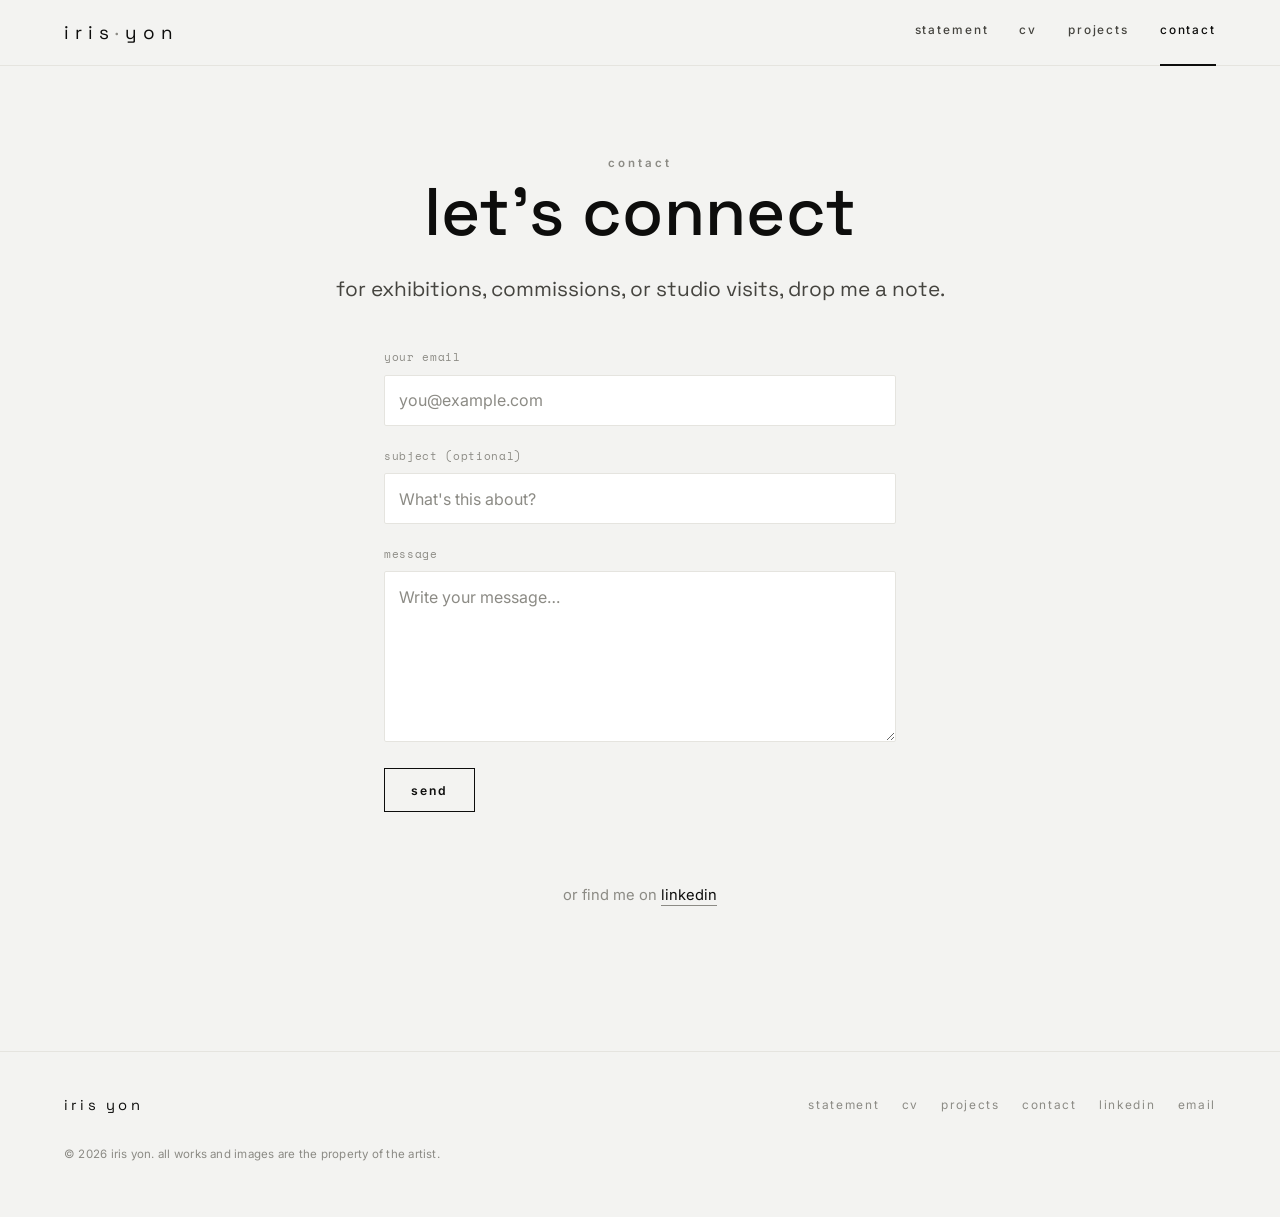
==== commit b401fe4f: "Projects: ship the Projects tab — live embedded Synapse suite + FrameGen - tabbed Projects page (syn" ====
--- a/contact.html
+++ b/contact.html
@@ -8,7 +8,7 @@
   <link rel="preconnect" href="https://fonts.googleapis.com">
   <link rel="preconnect" href="https://fonts.gstatic.com" crossorigin>
   <link href="https://fonts.googleapis.com/css2?family=Inter:wght@400;500;600;700;800&family=Space+Grotesk:wght@400;500;600;700&family=Space+Mono:wght@400;700&display=swap" rel="stylesheet">
-  <link rel="stylesheet" href="css/museum.css?v=25">
+  <link rel="stylesheet" href="css/museum.css?v=42">
 </head>
 <body>
   <header class="masthead">
@@ -20,6 +20,7 @@
       <nav class="nav" id="primary-nav">
         <a href="statement.html">Statement</a>
         <a href="cv.html">CV</a>
+        <a href="projects.html">Projects</a>
         <a href="contact.html" class="is-active">Contact</a>
       </nav>
     </div>
@@ -64,6 +65,7 @@
       <nav class="site-footer__links">
         <a href="statement.html">Statement</a>
         <a href="cv.html">CV</a>
+        <a href="projects.html">Projects</a>
         <a href="contact.html">Contact</a>
         <a href="https://www.linkedin.com/in/irisyon/" target="_blank" rel="noopener">LinkedIn</a>
         <a href="mailto:irisyon@berkeley.edu">Email</a>
@@ -72,6 +74,6 @@
     </div>
   </footer>
 
-  <script src="js/site.js?v=25"></script>
+  <script src="js/site.js?v=42"></script>
 </body>
 </html>
--- a/css/museum.css
+++ b/css/museum.css
@@ -405,13 +405,13 @@
   margin-inline: auto;
   padding-block: clamp(3rem, 7vh, 5rem);
   font-family: var(--sans);
-  font-size: 1.5rem;
+  font-size: 1.08rem;
   line-height: 1.7;
   letter-spacing: -0.01em;
   color: var(--ink);
 }
-.prose p { margin: 0 0 1.4em; }
-.prose .lead { font-size: 1.68rem; color: var(--ink); }
+.prose p { margin: 0 0 1.3em; }
+.prose .lead { font-size: 1.2rem; color: var(--ink); }
 
 .signature {
   font-family: var(--serif);
@@ -632,7 +632,7 @@
   align-items: center;
   justify-content: center;
   gap: 1.4rem;
-  padding: clamp(1.5rem, 5vw, 4rem);
+  padding: clamp(0.8rem, 2.5vw, 1.8rem);
   opacity: 0;
   visibility: hidden;
   transition: opacity 0.4s var(--ease), visibility 0.4s var(--ease);
@@ -640,7 +640,7 @@
 .lightbox.is-open { opacity: 1; visibility: visible; }
 .lightbox__img {
   max-width: 100%;
-  max-height: 66vh;
+  max-height: 92vh;
   object-fit: contain;
   box-shadow: 0 30px 80px rgba(0,0,0,0.6);
   transform: scale(0.97);
@@ -765,7 +765,7 @@
   .placard, .exhibit:nth-child(even) .placard { order: 0; max-width: 46ch; }
   .placard { padding-left: 2px; }
 
-  .prose { font-size: 1.3rem; }
+  .prose { font-size: 1.05rem; }
   .cv-entry { grid-template-columns: 1fr; gap: 0.2rem; }
   .cv-entry__year { order: -1; }
   .factsheet__row { grid-template-columns: 1fr; gap: 0.1rem; }
@@ -962,7 +962,7 @@
 .lightbox { backdrop-filter: blur(8px) saturate(115%); -webkit-backdrop-filter: blur(8px) saturate(115%); }
 .lightbox__stage {
   display: grid; place-items: center;
-  max-width: 92vw; max-height: 66vh;
+  max-width: 96vw; max-height: 92vh;
   overflow: hidden;
 }
 .lightbox__img.is-zoomed { cursor: grab; transition: transform 0.12s linear; }
@@ -982,7 +982,7 @@
 .lightbox__nav--next:hover { transform: translateY(-50%) translateX(3px); }
 .lightbox__bar {
   position: fixed; left: 0; right: 0; bottom: clamp(0.9rem, 2.8vh, 1.8rem);
-  display: flex; flex-direction: column; align-items: center; gap: 0.35rem;
+  display: none; flex-direction: column; align-items: center; gap: 0.35rem;
   pointer-events: none; padding-inline: 1rem; text-align: center;
 }
 .lightbox__bar p { margin: 0; }   /* kill default <p> margins so the bar stays short, off the art */
@@ -1129,16 +1129,17 @@
 
 /* scroll cue on the first screen */
 .gv__cue {
-  position: absolute; left: 50%; bottom: 1.5rem; transform: translateX(-50%);
-  display: flex; flex-direction: column; align-items: center; gap: 0.45rem;
+  position: absolute; left: clamp(1.6rem, 3.5vw, 3.6rem); bottom: clamp(1.4rem, 3vh, 2rem);
+  display: flex; flex-direction: column; align-items: flex-start; gap: 0.4rem;
   font-family: var(--mono); font-size: 0.62rem; letter-spacing: 0.12em; color: var(--muted);
-  pointer-events: none;
+  pointer-events: none; text-align: left;
 }
 @media (prefers-reduced-motion: no-preference) { .gv__cue svg { animation: cueBob 1.7s ease-in-out infinite; } }
 @keyframes cueBob { 0%,100% { transform: translateY(0); } 50% { transform: translateY(5px); } }
 
 /* right — info + index (identical per section → reads as persistent while paintings scroll) */
 .gv__panel {
+  position: relative;
   display: flex; flex-direction: column; justify-content: center;
   padding: clamp(2rem, 4vw, 4rem) clamp(1.6rem, 3.5vw, 3.6rem);
   border-left: 1px solid var(--line); background: var(--paper); min-width: 0;
@@ -1161,6 +1162,47 @@
 .gv__ix.is-active { color: var(--ink); }
 .gv__ix.is-active .n { color: var(--ink); }
 
+/* "read about this work" trigger + reading overlay */
+.gv__about {
+  align-self: flex-start; margin-top: 1.3rem;
+  background: none; border: 0; padding: 0 0 2px; cursor: pointer;
+  font-family: var(--mono); font-size: 0.72rem; letter-spacing: 0.06em;
+  color: var(--ink); border-bottom: 1px solid var(--muted);
+  display: inline-flex; align-items: center; gap: 0.45rem;
+  transition: gap 0.25s var(--ease), border-color 0.25s var(--ease);
+}
+.gv__about span { transition: transform 0.25s var(--ease); }
+.gv__about:hover { border-color: var(--ink); gap: 0.7rem; }
+.reader {
+  position: fixed; inset: 0; z-index: 110;
+  display: flex; align-items: center; justify-content: center;
+  padding: clamp(1.2rem, 5vw, 3rem);
+  background: color-mix(in srgb, var(--wall) 76%, transparent);
+  backdrop-filter: blur(10px) saturate(115%); -webkit-backdrop-filter: blur(10px) saturate(115%);
+  opacity: 0; visibility: hidden;
+  transition: opacity 0.4s var(--ease), visibility 0.4s var(--ease);
+}
+.reader.is-open { opacity: 1; visibility: visible; }
+.reader__panel {
+  position: relative; width: min(64ch, 100%); max-height: 84vh; overflow-y: auto;
+  background: #fff; border: 1px solid var(--line);
+  padding: clamp(1.8rem, 5vw, 3.6rem);
+  box-shadow: 0 40px 100px rgba(13, 13, 12, 0.22);
+  transform: translateY(14px); transition: transform 0.4s var(--ease);
+}
+.reader.is-open .reader__panel { transform: none; }
+.reader__close {
+  position: fixed; top: clamp(0.9rem, 3vw, 1.7rem); right: clamp(0.9rem, 3vw, 1.7rem); z-index: 1;
+  background: none; border: 0; cursor: pointer; font-size: 2rem; line-height: 1;
+  color: var(--ink); opacity: 0.5; transition: opacity 0.2s var(--ease);
+}
+.reader__close:hover { opacity: 1; }
+.reader__eyebrow { font-family: var(--mono); font-size: 0.7rem; letter-spacing: 0.18em; color: var(--muted); margin: 0 0 0.7rem; }
+.reader__title { font-family: var(--serif); font-weight: 600; font-size: clamp(1.7rem, 4vw, 2.3rem); letter-spacing: -0.02em; color: var(--ink); line-height: 1.05; margin: 0 0 1.4rem; }
+.reader__body { font-family: var(--sans); font-size: 1.05rem; line-height: 1.75; color: var(--ink-soft); }
+.reader__body p { margin: 0 0 1.1em; }
+.reader__body p:last-child { margin-bottom: 0; }
+
 @media (max-width: 820px) {
   body.page-gallery { height: auto; overflow: visible; }
   .slider-wrap { flex: none; }
@@ -1258,3 +1300,76 @@
   .shots { grid-template-columns: 1fr; }
   .project__name span { display: block; margin: 0.4rem 0 0; }
 }
+
+/* ---- Projects: tabbed switcher ---- */
+.proj-tabs {
+  display: flex; gap: clamp(1.4rem, 4vw, 3rem);
+  border-bottom: 1px solid var(--line);
+  margin-bottom: clamp(2rem, 5vh, 3.4rem);
+}
+.proj-tab {
+  appearance: none; background: none; border: 0; cursor: pointer; text-align: left;
+  font-family: var(--serif); font-weight: 600; font-size: clamp(1.55rem, 3.6vw, 2.4rem);
+  letter-spacing: -0.03em; line-height: 1.05; color: var(--muted); text-transform: lowercase;
+  padding: 0 0 1rem; position: relative; transition: color 0.25s var(--ease);
+}
+.proj-tab span {
+  display: block; font-family: var(--mono); font-weight: 400; font-size: 0.6rem;
+  letter-spacing: 0.16em; color: var(--muted); margin-top: 0.55rem;
+}
+.proj-tab::after {
+  content: ""; position: absolute; left: 0; right: 0; bottom: -1px; height: 2px;
+  background: var(--ink); transform: scaleX(0); transform-origin: left center;
+  transition: transform 0.35s var(--ease-out);
+}
+.proj-tab:hover { color: var(--ink-soft); }
+.proj-tab.is-active { color: var(--ink); }
+.proj-tab.is-active::after { transform: scaleX(1); }
+
+.proj-panel { animation: projFade 0.5s var(--ease-out) both; }
+.proj-panel[hidden] { display: none; }
+@keyframes projFade { from { opacity: 0; transform: translateY(10px); } to { opacity: 1; transform: none; } }
+.proj-panel .project__name { font-size: clamp(2rem, 5vw, 3rem); }
+.proj-panel .project__intro { margin-bottom: clamp(2rem, 4.5vh, 3.2rem); }
+
+/* ---- Projects: live tool embed ---- */
+.embed { margin: 0 0 clamp(2.6rem, 6vh, 4rem); }
+.embed__tabs { display: flex; flex-wrap: wrap; gap: 0.5rem; margin-bottom: 1rem; }
+.embed__tab {
+  appearance: none; cursor: pointer; font-family: var(--mono); font-size: 0.72rem;
+  letter-spacing: 0.1em; text-transform: lowercase; color: var(--muted);
+  background: none; border: 1px solid var(--line); border-radius: 999px; padding: 0.45rem 1rem;
+  transition: color 0.2s var(--ease), border-color 0.2s var(--ease), background 0.2s var(--ease);
+}
+.embed__tab:hover { color: var(--ink); border-color: var(--muted); }
+.embed__tab.is-active { color: var(--wall); background: var(--ink); border-color: var(--ink); }
+.embed__frame {
+  position: relative; aspect-ratio: 16 / 10; width: 100%;
+  border: 1px solid var(--line); border-radius: 6px; overflow: hidden;
+  background: #100f0d; box-shadow: 0 18px 48px rgba(13, 13, 12, 0.12);
+}
+.embed__frame::before {
+  content: "loading the live suite…"; position: absolute; inset: 0; display: grid; place-items: center;
+  font-family: var(--mono); font-size: 0.78rem; letter-spacing: 0.1em; color: rgba(243, 243, 241, 0.55);
+  padding: 1rem; text-align: center;
+}
+.embed__frame.is-on::before { content: none; }
+.embed__frame iframe { position: absolute; inset: 0; width: 100%; height: 100%; border: 0; display: block; background: #100f0d; opacity: 0; transition: opacity 0.4s var(--ease); }
+.embed__frame.is-on iframe { opacity: 1; }
+.embed__note {
+  display: flex; justify-content: space-between; align-items: baseline; gap: 1rem; flex-wrap: wrap;
+  font-family: var(--mono); font-size: 0.72rem; letter-spacing: 0.02em; color: var(--muted); margin-top: 0.8rem;
+}
+.embed__note a { color: var(--ink); text-decoration: none; border-bottom: 1px solid var(--muted); padding-bottom: 1px; white-space: nowrap; }
+.embed__note a:hover { border-color: var(--ink); }
+
+/* ---- Projects: output video ---- */
+.shot--video .vid {
+  aspect-ratio: 1920 / 1515; width: 100%; background: #100f0d;
+  border: 1px solid var(--line); overflow: hidden; box-shadow: 0 18px 48px rgba(13, 13, 12, 0.10);
+}
+.shot--video .vid video { width: 100%; height: 100%; object-fit: contain; display: block; }
+
+@media (max-width: 720px) {
+  .embed__frame { aspect-ratio: 3 / 4; }
+}
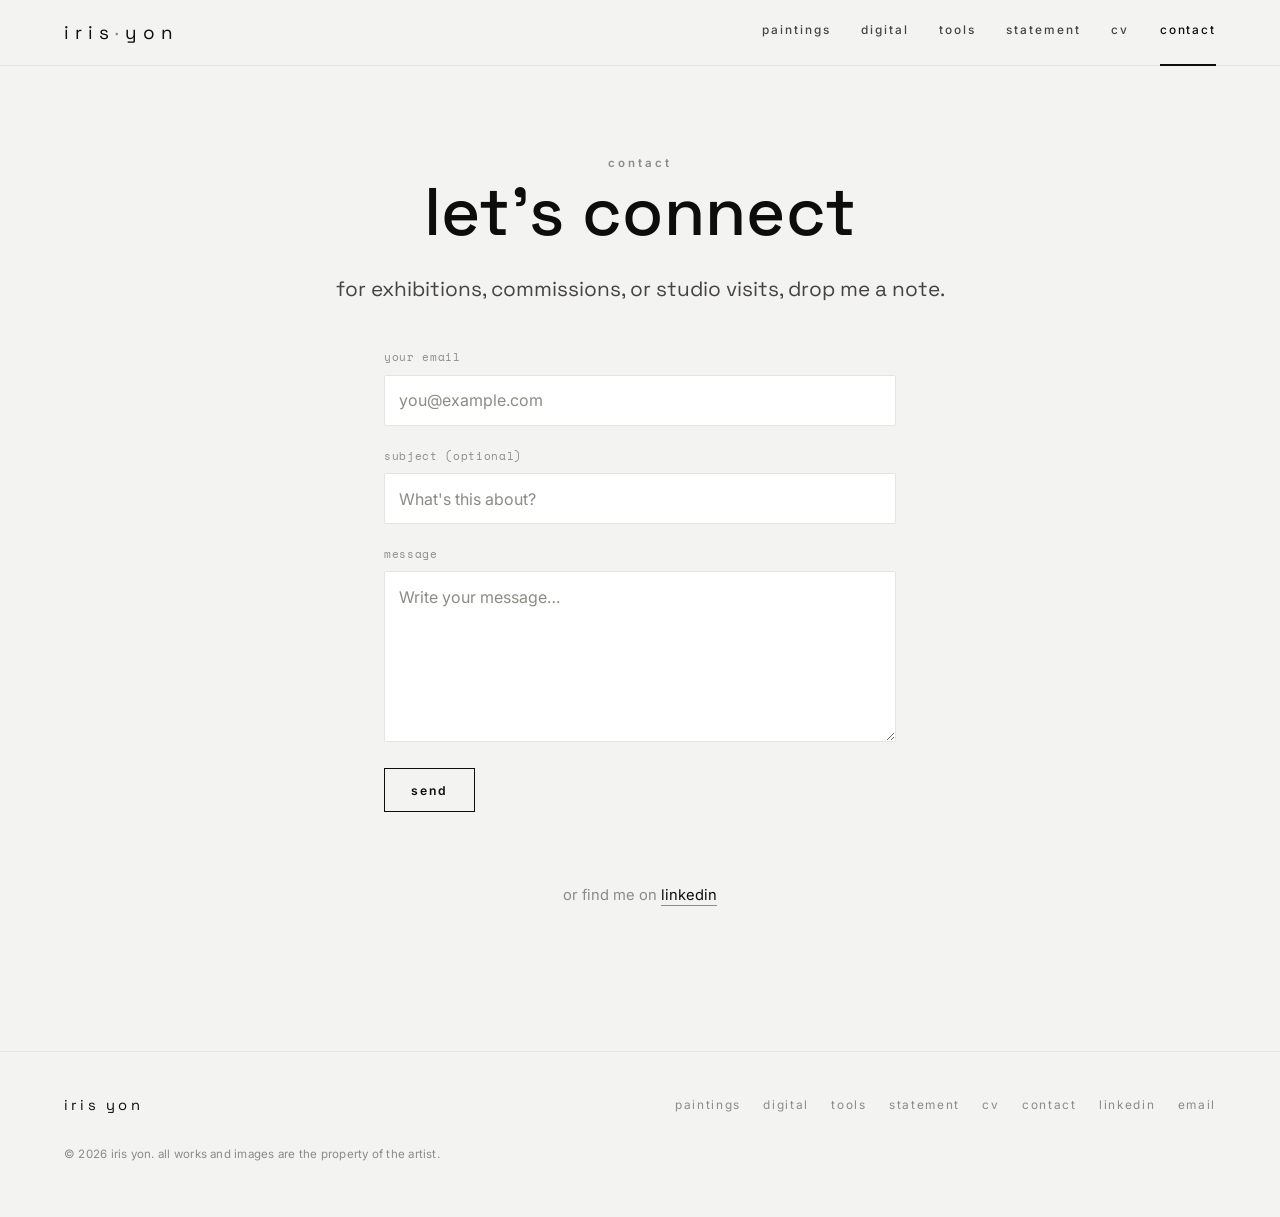
==== commit 08c20d2f: "Nav: add paintings + digital to all pages; ship paintings gallery - Update nav on contact, cv, state" ====
--- a/contact.html
+++ b/contact.html
@@ -8,7 +8,7 @@
   <link rel="preconnect" href="https://fonts.googleapis.com">
   <link rel="preconnect" href="https://fonts.gstatic.com" crossorigin>
   <link href="https://fonts.googleapis.com/css2?family=Inter:wght@400;500;600;700;800&family=Space+Grotesk:wght@400;500;600;700&family=Space+Mono:wght@400;700&display=swap" rel="stylesheet">
-  <link rel="stylesheet" href="css/museum.css?v=42">
+  <link rel="stylesheet" href="css/museum.css?v=44">
 </head>
 <body>
   <header class="masthead">
@@ -18,10 +18,12 @@
         <svg width="26" height="26" viewBox="0 0 24 24" fill="none" stroke="currentColor" stroke-width="1.6" stroke-linecap="round"><path d="M3 6h18M3 12h18M3 18h18"/></svg>
       </button>
       <nav class="nav" id="primary-nav">
-        <a href="statement.html">Statement</a>
-        <a href="cv.html">CV</a>
-        <a href="projects.html">Projects</a>
-        <a href="contact.html" class="is-active">Contact</a>
+        <a href="paintings.html">paintings</a>
+        <a href="digital.html">digital</a>
+        <a href="projects.html">tools</a>
+        <a href="statement.html">statement</a>
+        <a href="cv.html">cv</a>
+        <a href="contact.html" class="is-active">contact</a>
       </nav>
     </div>
   </header>
@@ -63,10 +65,12 @@
     <div class="site-footer__inner">
       <span class="site-footer__brand">Iris Yon</span>
       <nav class="site-footer__links">
-        <a href="statement.html">Statement</a>
-        <a href="cv.html">CV</a>
-        <a href="projects.html">Projects</a>
-        <a href="contact.html">Contact</a>
+        <a href="paintings.html">paintings</a>
+        <a href="digital.html">digital</a>
+        <a href="projects.html">tools</a>
+        <a href="statement.html">statement</a>
+        <a href="cv.html">cv</a>
+        <a href="contact.html">contact</a>
         <a href="https://www.linkedin.com/in/irisyon/" target="_blank" rel="noopener">LinkedIn</a>
         <a href="mailto:irisyon@berkeley.edu">Email</a>
       </nav>
@@ -74,6 +78,6 @@
     </div>
   </footer>
 
-  <script src="js/site.js?v=42"></script>
+  <script src="js/site.js?v=44"></script>
 </body>
 </html>
--- a/css/museum.css
+++ b/css/museum.css
@@ -1301,36 +1301,77 @@
   .project__name span { display: block; margin: 0.4rem 0 0; }
 }
 
-/* ---- Projects: tabbed switcher ---- */
-.proj-tabs {
-  display: flex; gap: clamp(1.4rem, 4vw, 3rem);
+/* ---- Digital page ---- */
+.digital-grid { display: grid; gap: clamp(2rem, 4vh, 3.2rem); }
+
+/* ---- Projects: index nav ---- */
+.proj-index {
+  max-width: 1080px; margin-inline: auto;
+  padding: 0 var(--gutter) clamp(2rem, 5vh, 3.2rem);
+  display: grid; gap: 0;
   border-bottom: 1px solid var(--line);
-  margin-bottom: clamp(2rem, 5vh, 3.4rem);
-}
-.proj-tab {
-  appearance: none; background: none; border: 0; cursor: pointer; text-align: left;
-  font-family: var(--serif); font-weight: 600; font-size: clamp(1.55rem, 3.6vw, 2.4rem);
-  letter-spacing: -0.03em; line-height: 1.05; color: var(--muted); text-transform: lowercase;
-  padding: 0 0 1rem; position: relative; transition: color 0.25s var(--ease);
-}
-.proj-tab span {
-  display: block; font-family: var(--mono); font-weight: 400; font-size: 0.6rem;
-  letter-spacing: 0.16em; color: var(--muted); margin-top: 0.55rem;
-}
-.proj-tab::after {
-  content: ""; position: absolute; left: 0; right: 0; bottom: -1px; height: 2px;
-  background: var(--ink); transform: scaleX(0); transform-origin: left center;
-  transition: transform 0.35s var(--ease-out);
-}
-.proj-tab:hover { color: var(--ink-soft); }
-.proj-tab.is-active { color: var(--ink); }
-.proj-tab.is-active::after { transform: scaleX(1); }
-
-.proj-panel { animation: projFade 0.5s var(--ease-out) both; }
-.proj-panel[hidden] { display: none; }
-@keyframes projFade { from { opacity: 0; transform: translateY(10px); } to { opacity: 1; transform: none; } }
-.proj-panel .project__name { font-size: clamp(2rem, 5vw, 3rem); }
-.proj-panel .project__intro { margin-bottom: clamp(2rem, 4.5vh, 3.2rem); }
+}
+.proj-index__item {
+  display: grid; grid-template-columns: 2.4rem 1fr auto;
+  align-items: baseline; gap: 0 1.4rem;
+  padding: 1rem 0; border-top: 1px solid var(--line);
+  text-decoration: none; color: inherit;
+  transition: color 0.2s var(--ease);
+}
+.proj-index__item:hover { color: var(--ink); }
+.proj-index__item:hover .proj-index__name { letter-spacing: -0.02em; }
+.proj-index__num {
+  font-family: var(--mono); font-size: 0.68rem; letter-spacing: 0.1em;
+  color: var(--muted); line-height: 1;
+}
+.proj-index__name {
+  font-family: var(--serif); font-weight: 600;
+  font-size: clamp(1.1rem, 2.4vw, 1.6rem);
+  letter-spacing: -0.015em; line-height: 1; color: var(--ink-soft);
+  transition: letter-spacing 0.3s var(--ease), color 0.2s var(--ease);
+}
+.proj-index__item:hover .proj-index__name { color: var(--ink); }
+.proj-index__meta {
+  font-family: var(--mono); font-size: 0.62rem; letter-spacing: 0.12em;
+  color: var(--muted); text-transform: lowercase; white-space: nowrap;
+}
+
+/* ---- Projects: scroll sections ---- */
+/* ---- Sticky project nav ---- */
+.proj-sticky-nav {
+  position: fixed; top: 58px; left: 0; right: 0; z-index: 40;
+  background: color-mix(in srgb, var(--wall) 88%, transparent);
+  backdrop-filter: saturate(140%) blur(14px);
+  -webkit-backdrop-filter: saturate(140%) blur(14px);
+  border-bottom: 1px solid var(--line);
+  opacity: 0; pointer-events: none;
+  transform: translateY(-4px);
+  transition: opacity 0.3s var(--ease), transform 0.3s var(--ease);
+}
+.proj-sticky-nav.is-visible { opacity: 1; pointer-events: auto; transform: none; }
+.proj-sticky-nav__inner {
+  max-width: 1080px; margin-inline: auto;
+  padding: 0.72rem var(--gutter);
+  display: flex; gap: 2.4rem; align-items: center;
+}
+.proj-sticky-nav__item {
+  font-family: var(--mono); font-size: 0.7rem; letter-spacing: 0.08em;
+  text-decoration: none; color: var(--muted);
+  display: flex; align-items: baseline; gap: 0.5rem;
+  transition: color 0.2s var(--ease);
+}
+.proj-sticky-nav__num { font-size: 0.6rem; opacity: 0.5; }
+.proj-sticky-nav__item:hover { color: var(--ink-soft); }
+.proj-sticky-nav__item.is-active { color: var(--ink); }
+.proj-sticky-nav__item.is-active .proj-sticky-nav__num { opacity: 1; }
+
+.proj-entry {
+  border-top: 1px solid var(--line);
+  padding-top: clamp(3rem, 7vh, 5rem);
+  scroll-margin-top: 110px;
+}
+.proj-entry .project__name { font-size: clamp(2rem, 5vw, 3rem); }
+.proj-entry .project__intro { margin-bottom: clamp(2rem, 4.5vh, 3.2rem); }
 
 /* ---- Projects: live tool embed ---- */
 .embed { margin: 0 0 clamp(2.6rem, 6vh, 4rem); }
@@ -1348,14 +1389,28 @@
   border: 1px solid var(--line); border-radius: 6px; overflow: hidden;
   background: #100f0d; box-shadow: 0 18px 48px rgba(13, 13, 12, 0.12);
 }
-.embed__frame::before {
-  content: "loading the live suite…"; position: absolute; inset: 0; display: grid; place-items: center;
-  font-family: var(--mono); font-size: 0.78rem; letter-spacing: 0.1em; color: rgba(243, 243, 241, 0.55);
-  padding: 1rem; text-align: center;
-}
-.embed__frame.is-on::before { content: none; }
-.embed__frame iframe { position: absolute; inset: 0; width: 100%; height: 100%; border: 0; display: block; background: #100f0d; opacity: 0; transition: opacity 0.4s var(--ease); }
-.embed__frame.is-on iframe { opacity: 1; }
+.embed__frame:not(.is-on) { cursor: pointer; }
+.embed__frame.is-on { cursor: default; }
+.embed__cover {
+  position: absolute; inset: 0; z-index: 2;
+  display: flex; flex-direction: column; align-items: center; justify-content: center; gap: 1.6rem;
+  padding: 2rem; cursor: pointer;
+  transition: opacity 0.3s var(--ease);
+}
+.embed__frame.is-on .embed__cover { opacity: 0; pointer-events: none; }
+.embed__cover__logo {
+  width: clamp(260px, 50%, 620px); display: block; user-select: none;
+  opacity: 0.55; transition: opacity 0.25s var(--ease);
+}
+.embed__frame:not(.is-on):hover .embed__cover__logo { opacity: 0.9; }
+.embed__cover__cta {
+  font-family: var(--mono); font-size: 0.78rem; letter-spacing: 0.1em;
+  color: rgba(243, 243, 241, 0.45); text-align: center;
+  transition: color 0.25s var(--ease);
+}
+.embed__frame:not(.is-on):hover .embed__cover__cta { color: rgba(243, 243, 241, 0.85); }
+.embed__frame iframe { position: absolute; inset: 0; width: 100%; height: 100%; border: 0; display: block; background: #100f0d; opacity: 0; pointer-events: none; transition: opacity 0.4s var(--ease); }
+.embed__frame.is-on iframe { opacity: 1; pointer-events: auto; }
 .embed__note {
   display: flex; justify-content: space-between; align-items: baseline; gap: 1rem; flex-wrap: wrap;
   font-family: var(--mono); font-size: 0.72rem; letter-spacing: 0.02em; color: var(--muted); margin-top: 0.8rem;
